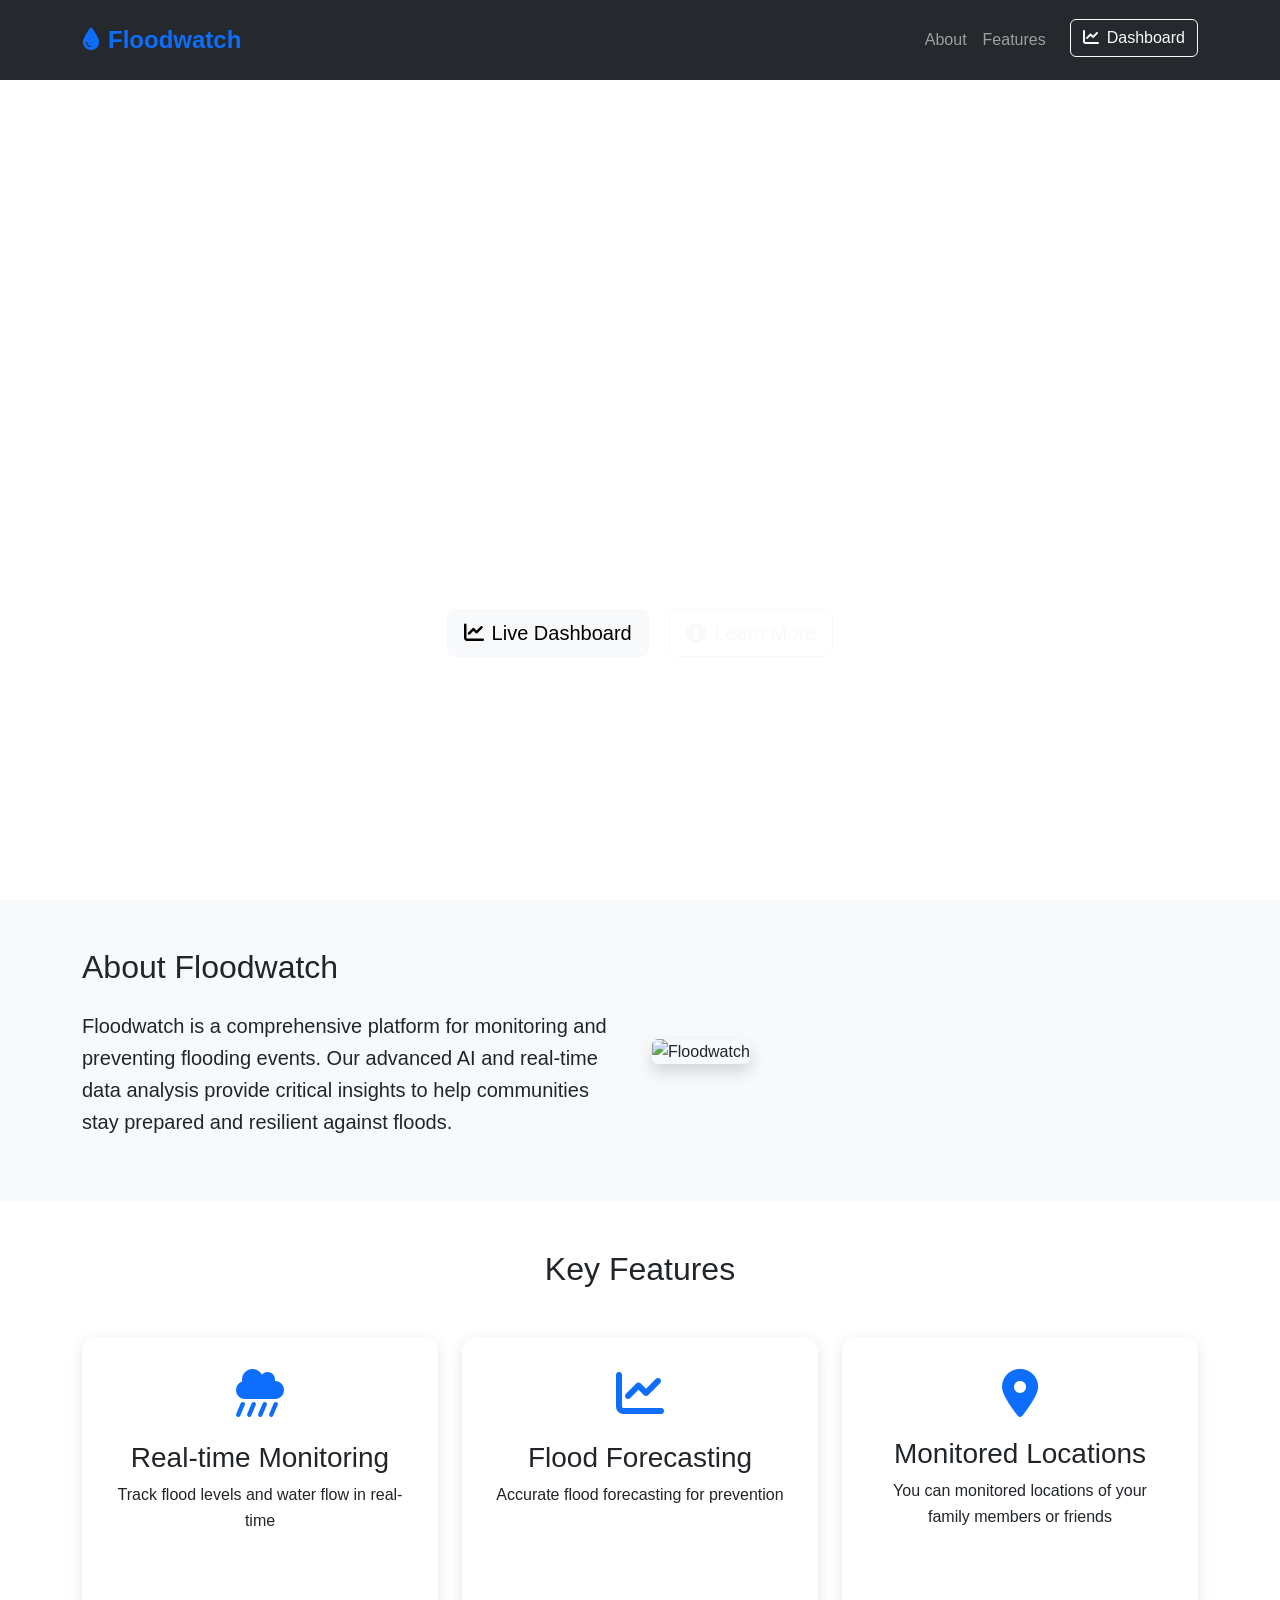
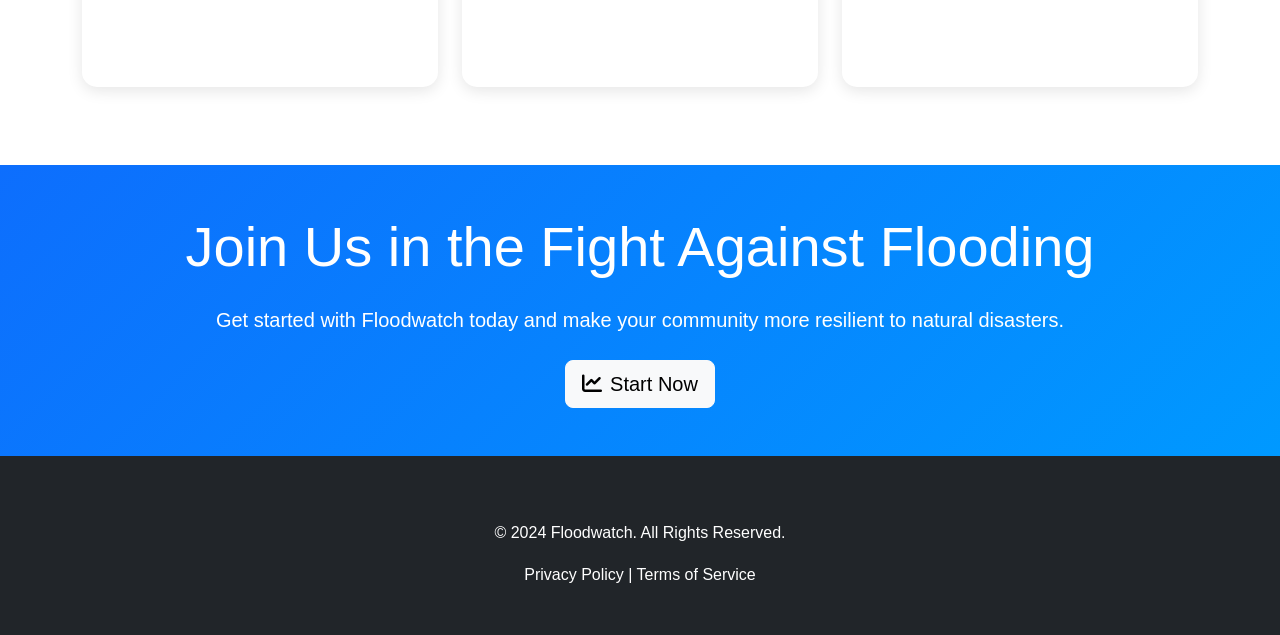
==== index.html @ 297be631 "Add files via upload" ====
<!DOCTYPE html>
<html lang="en">
  <head>
    <meta charset="utf-8" />
    <meta name="viewport" content="width=device-width, initial-scale=1" />
    <title>Floodwatch - Real-time Flood Monitoring</title>
    <link
      href="https://cdn.jsdelivr.net/npm/bootstrap@5.3.3/dist/css/bootstrap.min.css"
      rel="stylesheet"
    />
    <link
      rel="stylesheet"
      href="https://cdnjs.cloudflare.com/ajax/libs/animate.css/4.1.1/animate.min.css"
    />
    <link
      rel="stylesheet"
      href="https://cdnjs.cloudflare.com/ajax/libs/font-awesome/6.0.0/css/all.min.css"
    />
    <style>
      /* General Styles */
      :root {
        --primary-color: #0d6efd;
        --secondary-color: #6c757d;
        --dark-color: #212529;
        --light-color: #f8f9fa;
      }

      body {
        font-family: "Segoe UI", Tahoma, Geneva, Verdana, sans-serif;
        line-height: 1.6;
      }

      /* Navbar Styling */
      .navbar {
        padding: 1rem;
        background: rgba(33, 37, 41, 0.98) !important;
        backdrop-filter: blur(10px);
        position: fixed;
        width: 100%;
        z-index: 1000;
        transition: all 0.3s ease;
      }

      .navbar-brand {
        font-size: 1.5rem;
        font-weight: bold;
        color: var(--primary-color) !important;
      }

      /* Hero Section */
      .hero-section {
        min-height: 100vh;
        background-image: url("https://cdn.glitch.global/70f38ac2-7b24-4238-83cf-e903d02311f6/844ee8bb00fdd6530d434b4be9d490b6.gif?v=1731286951988");
        background-size: cover;
        display: flex;
        align-items: center;
        padding-top: 76px;
      }

      .hero-content {
        text-align: center;
        color: white;
        max-width: 800px;
        margin: 0 auto;
      }

      /* Feature Cards */
      .feature-card {
        height: 350px;
        perspective: 1500px;
        margin-bottom: 30px;
      }

      .feature-card-inner {
        position: relative;
        width: 100%;
        height: 100%;
        text-align: center;
        transition: transform 0.8s;
        transform-style: preserve-3d;
        cursor: pointer;
      }

      .feature-card:hover .feature-card-inner {
        transform: rotateY(180deg);
      }

      .feature-card-front,
      .feature-card-back {
        position: absolute;
        width: 100%;
        height: 100%;
        backface-visibility: hidden;
        border-radius: 15px;
        padding: 2rem;
      }

      .feature-card-front {
        background: white;
        box-shadow: 0 4px 15px rgba(0, 0, 0, 0.1);
      }

      .feature-card-back {
        background: var(--primary-color);
        color: white;
        transform: rotateY(180deg);
        display: flex;
        flex-direction: column;
        justify-content: center;
      }

      /* Stats Section */
      .stats-card {
        background: white;
        border-radius: 15px;
        padding: 2rem;
        text-align: center;
        box-shadow: 0 4px 15px rgba(0, 0, 0, 0.1);
        transition: transform 0.3s ease;
      }

      .stats-card:hover {
        transform: translateY(-10px);
      }

      .stat-number {
        font-size: 3rem;
        font-weight: bold;
        color: var(--primary-color);
        margin-bottom: 0.5rem;
      }

      /* CTA Section */
      .cta-section {
        background: linear-gradient(135deg, var(--primary-color), #0099ff);
        padding: 5rem 0;
        color: white;
        text-align: center;
      }

      /* Footer */
      footer {
        background: var(--dark-color);
        color: white;
        padding: 4rem 0 2rem;
      }

      footer a {
        color: white;
        text-decoration: none;
        transition: color 0.3s ease;
      }

      footer a:hover {
        color: var(--primary-color);
      }

      /* Responsive Design */
      @media (max-width: 768px) {
        .hero-section {
          padding-top: 100px;
        }

        .feature-card {
          height: 300px;
        }

        .stat-number {
          font-size: 2.5rem;
        }
      }

      .img-fluid {
        max-width: 100%;
        height: 300px;
      }
    </style>
  </head>

  <body>
    <nav class="navbar navbar-expand-lg navbar-dark">
      <div class="container">
        <a class="navbar-brand" href="#"
          ><i class="fas fa-tint me-2"></i>Floodwatch</a
        >
        <button
          class="navbar-toggler"
          type="button"
          data-bs-toggle="collapse"
          data-bs-target="#navbarNav"
        >
          <span class="navbar-toggler-icon"></span>
        </button>
        <div class="collapse navbar-collapse" id="navbarNav">
          <ul class="navbar-nav ms-auto">
            <li class="nav-item">
              <a class="nav-link" href="#about">About</a>
            </li>
            <li class="nav-item">
              <a class="nav-link" href="#features">Features</a>
            </li>
            <li class="nav-item ms-lg-3">
              <a class="btn btn-outline-light" href="dashboard.html">
                <i class="fas fa-chart-line me-2"></i>Dashboard
              </a>
            </li>
          </ul>
        </div>
      </div>
    </nav>

    <!-- Hero Section -->
    <section class="hero-section">
      <div class="container">
        <div class="hero-content">
          <h1 class="display-3 mb-4 animate__animated animate__fadeInDown">
            Real-time Flood Monitoring System
          </h1>
          <p class="lead mb-5 animate__animated animate__fadeInUp">
            Protect your community from devastating floods with advanced
            monitoring and early warning solutions.
          </p>
          <div class="animate__animated animate__fadeInUp animate__delay-1s">
            <a href="dashboard.html" class="btn btn-light btn-lg me-3">
              <i class="fas fa-chart-line me-2"></i>Live Dashboard
            </a>
            <a href="#features" class="btn btn-outline-light btn-lg">
              <i class="fas fa-info-circle me-2"></i>Learn More
            </a>
          </div>
        </div>
      </div>
    </section>

    <!-- About Section -->
    <section
      class="about-section animate__animated animate__fadeInUp"
      id="about"
    >
      <div>
        <div class="card-body">
          <section class="py-5 bg-light">
            <div class="container">
              <div class="row align-items-center">
                <div class="col-md-6 animate__animated animate__fadeInLeft">
                  <h2 class="mb-4">About Floodwatch</h2>
                  <p class="lead">
                    Floodwatch is a comprehensive platform for monitoring and
                    preventing flooding events. Our advanced AI and
                    real-time data analysis provide critical insights to help
                    communities stay prepared and resilient against floods.
                  </p>
                </div>
                <div class="col-md-6 animate__animated animate__fadeInRight">
                  <img
                    src="https://cdn-icons-gif.flaticon.com/12749/12749381.gif"
                    alt="Floodwatch"
                    class="img-fluid rounded shadow"
                  />
                </div>
              </div>
            </div>
          </section>
        </div>
      </div>
    </section>

    <!-- Features Section -->
    <section id="features" class="py-5 animate__animated animate__fadeInUp">
      <div class="container">
        <h2 class="text-center mb-5">Key Features</h2>
        <div class="row g-4">
          <div class="col-md-4">
            <div class="feature-card">
              <div class="feature-card-inner">
                <div class="feature-card-front">
                  <i
                    class="fas fa-cloud-showers-heavy fa-3x mb-4 text-primary"
                  ></i>
                  <h3>Real-time Monitoring</h3>
                  <p>Track flood levels and water flow in real-time</p>
                </div>
                <div class="feature-card-back">
                  <h3>Real-time Monitoring</h3>
                  <p>
                    Advanced sensors provide continuous monitoring of water
                    levels, rainfall, and river conditions
                  </p>
                </div>
              </div>
            </div>
          </div>
          <div class="col-md-4">
            <div class="feature-card">
              <div class="feature-card-inner">
                <div class="feature-card-front">
                  <i class="fas fa-chart-line fa-3x mb-4 text-primary"></i>
                  <h3>Flood Forecasting</h3>
                  <p>Accurate flood forecasting for prevention</p>
                </div>
                <div class="feature-card-back">
                  <h3>Flood Forecasting</h3>
                  <p>
                    Predict future flooding events using machine learning
                    algorithms to safeguard communities
                  </p>
                </div>
              </div>
            </div>
          </div>
          <div class="col-md-4">
            <div class="feature-card">
              <div class="feature-card-inner">
                <div class="feature-card-front">
<i class="fas fa-location-dot fa-3x text-primary" style="
    padding-bottom: 20px;
"></i>
                  <h3>Monitored Locations</h3>
                  <p>You can monitored locations of your family members or friends</p>
                </div>
                <div class="feature-card-back">
                  <h3>Monitored Locations</h3>
                  <p>
                    Get notifications on your mobile or email to take early
                    action and reduce flood damage
                  </p>
                </div>
              </div>
            </div>
          </div>
        </div>
      </div>
    </section>

    <!-- Call to Action Section -->
    <section class="cta-section py-5">
      <div class="container">
        <h2 class="display-4 mb-4">Join Us in the Fight Against Flooding</h2>
        <p class="lead mb-4">
          
          Get started with Floodwatch today and make your community more
          resilient to natural disasters.
        </p>
        <a href="dashboard.html" class="btn btn-light btn-lg">
          <i class="fas fa-chart-line me-2"></i>Start Now
        </a>
      </div>
    </section>

    <!-- Footer -->
    <footer>
      <div class="container text-center">
        <p>© 2024 Floodwatch. All Rights Reserved.</p>
        <p><a href="#">Privacy Policy</a> | <a href="#">Terms of Service</a></p>
      </div>
    </footer>

    <script src="https://cdn.jsdelivr.net/npm/@popperjs/core@2.11.7/dist/umd/popper.min.js"></script>
    <script src="https://cdn.jsdelivr.net/npm/bootstrap@5.3.3/dist/js/bootstrap.min.js"></script>
  </body>
</html>
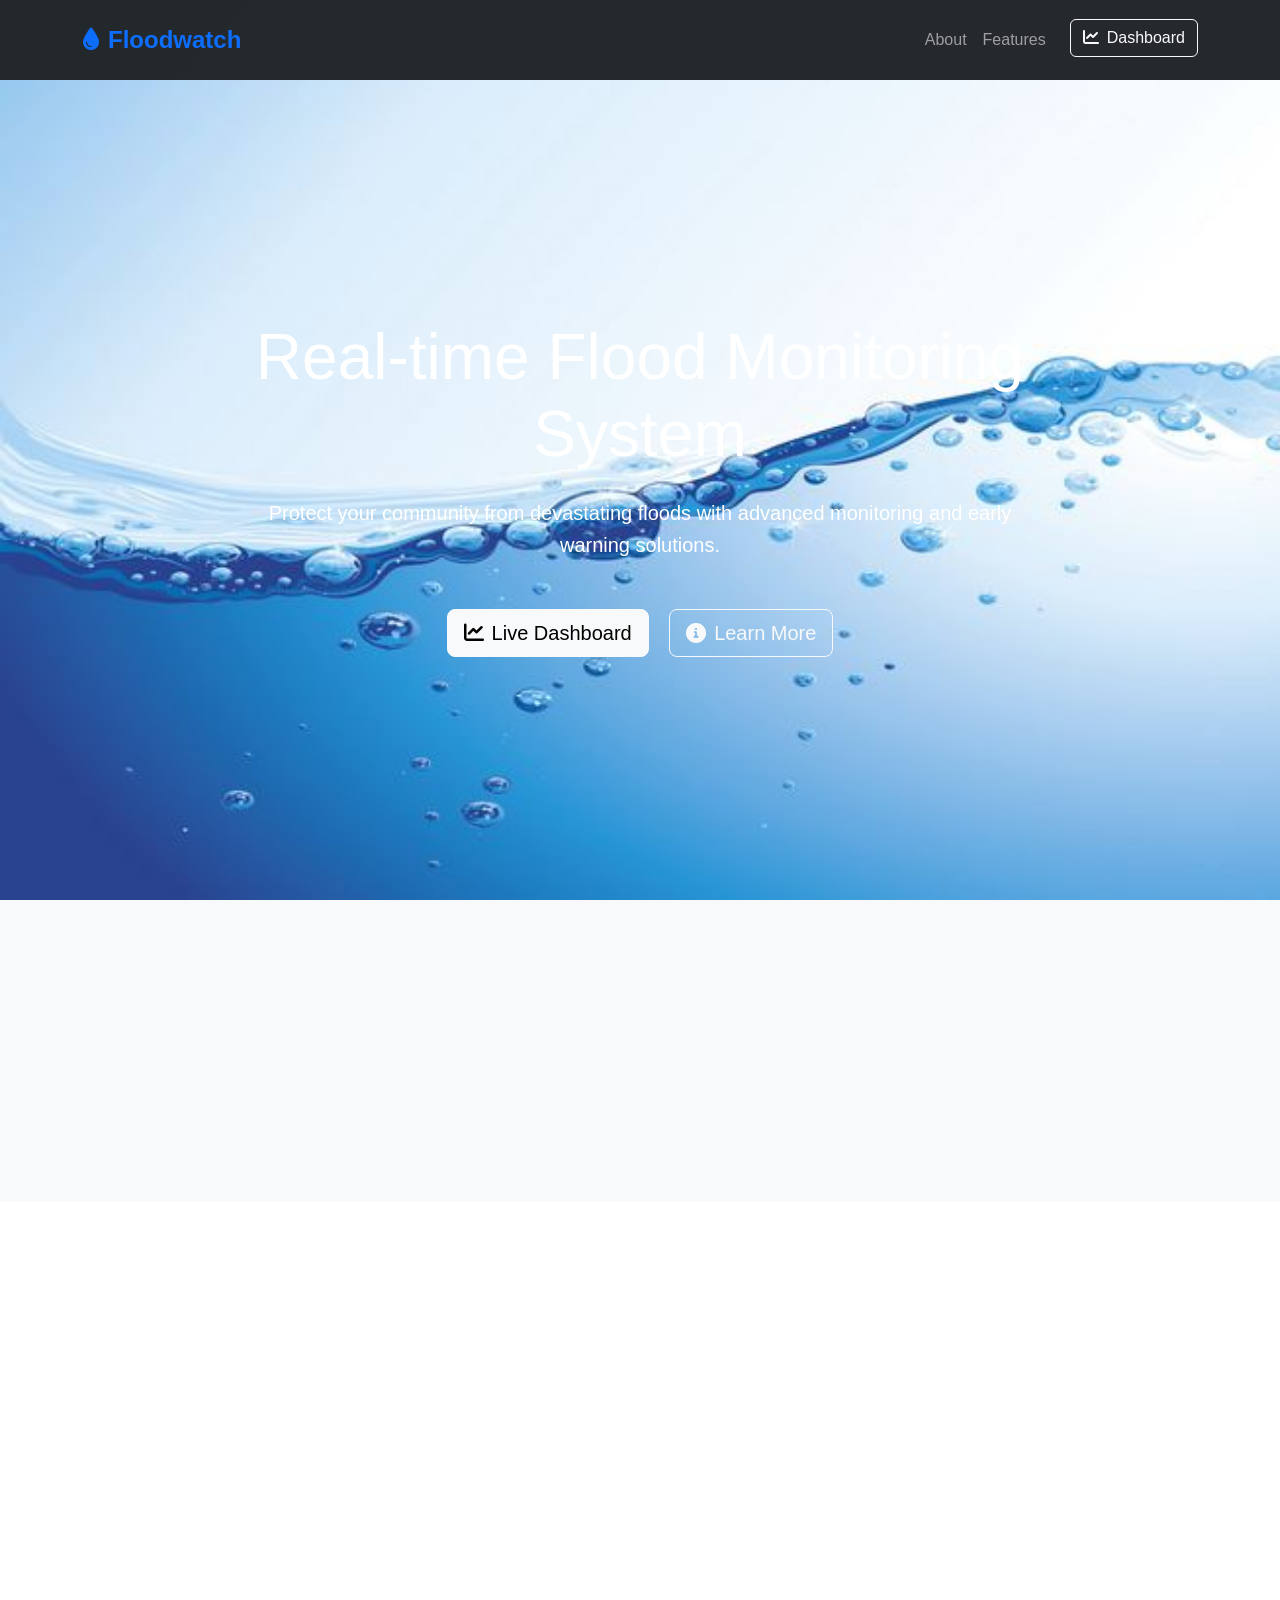
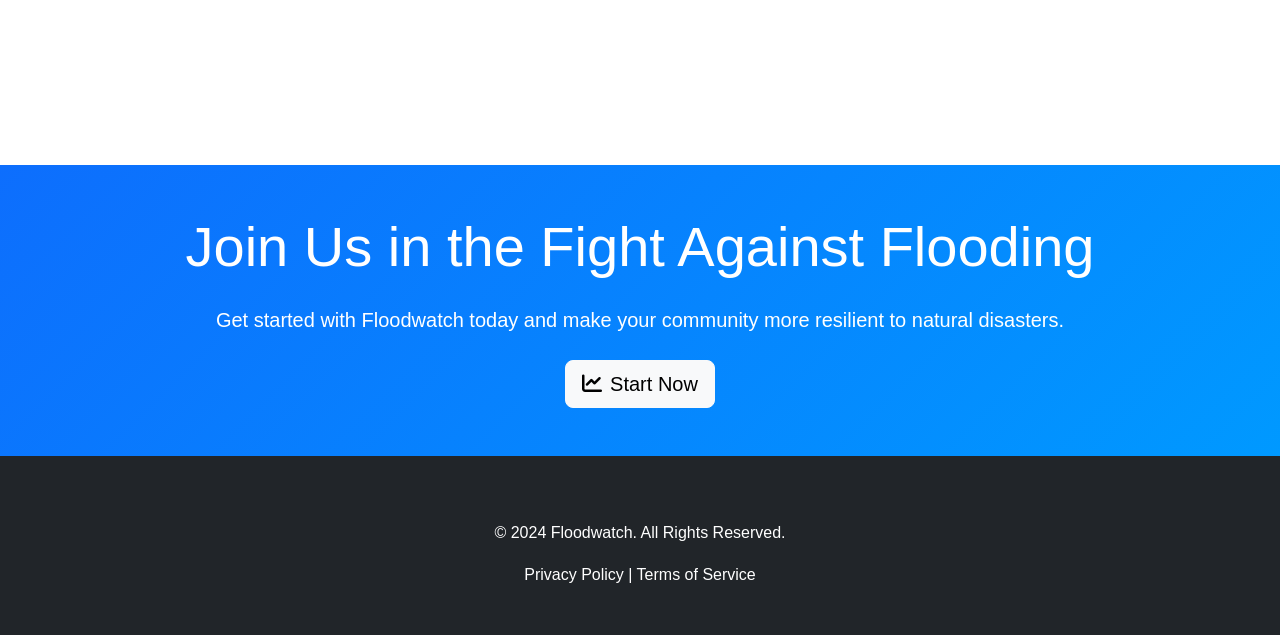
==== commit 3ae0245c: "Change background image in hero section" ====
--- a/index.html
+++ b/index.html
@@ -50,7 +50,7 @@
       /* Hero Section */
       .hero-section {
         min-height: 100vh;
-        background-image: url("https://cdn.glitch.global/70f38ac2-7b24-4238-83cf-e903d02311f6/844ee8bb00fdd6530d434b4be9d490b6.gif?v=1731286951988");
+        background-image: url('floodwatchimg.jpg');
         background-size: cover;
         display: flex;
         align-items: center;
